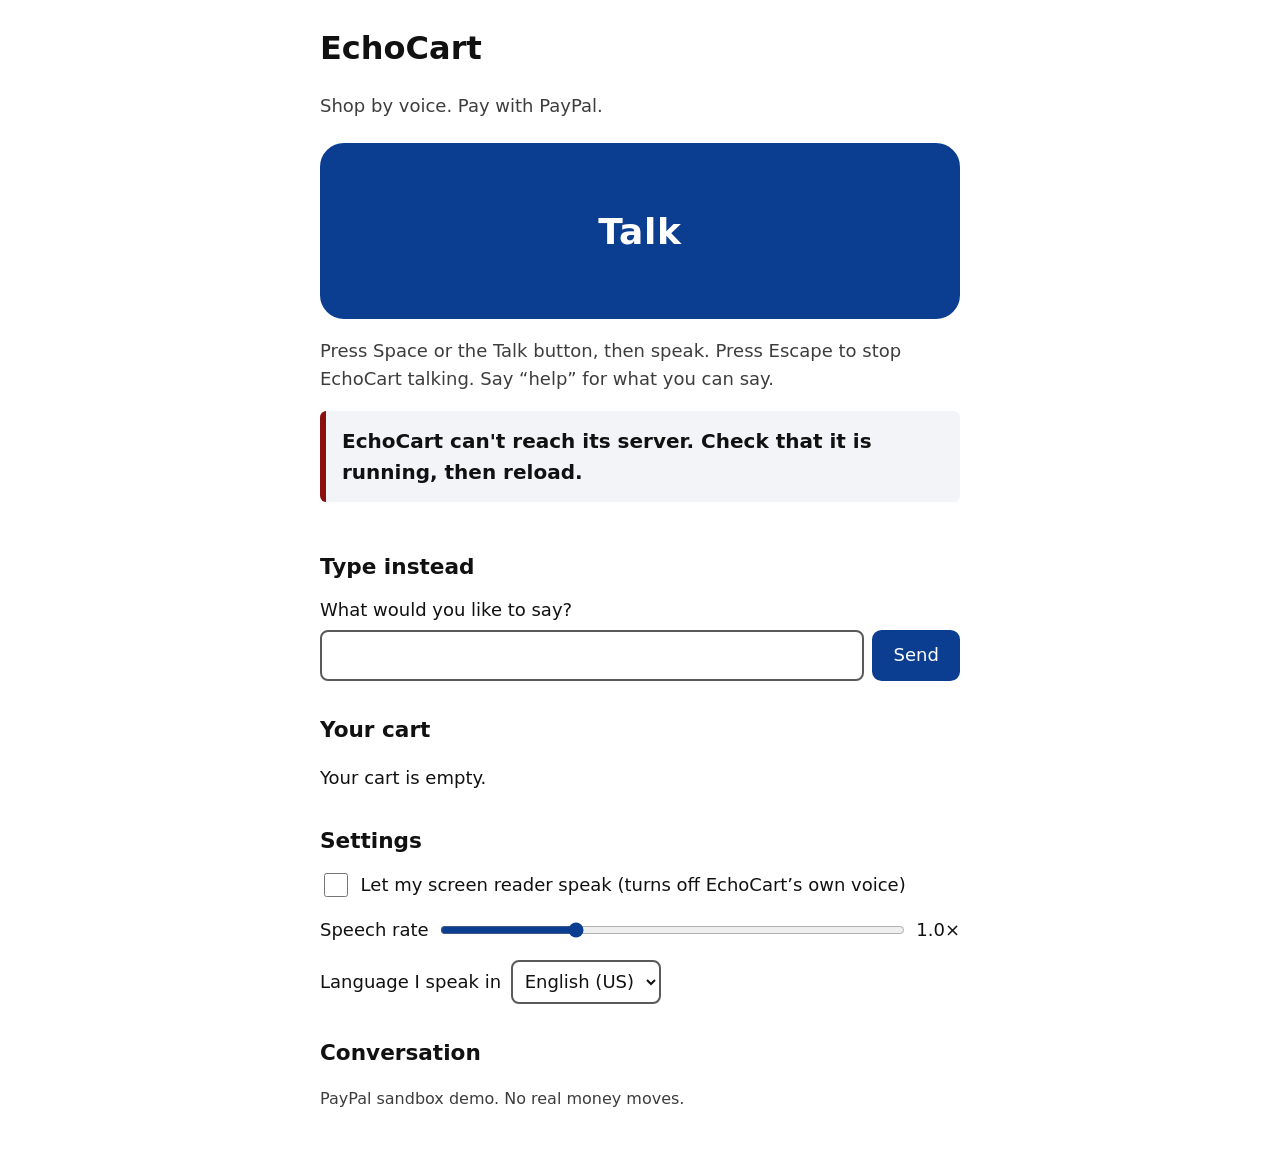
==== frontend/index.html @ 06ee80a0 "Accessible voice frontend, earcons, Docker compose; offline parser when no API key" ====
<!doctype html>
<html lang="en">
<head>
  <meta charset="utf-8">
  <meta name="viewport" content="width=device-width, initial-scale=1">
  <title>EchoCart: shop by voice</title>
  <meta name="description" content="Voice-first shopping and PayPal checkout for blind and low-vision shoppers.">
  <link rel="stylesheet" href="styles.css">
</head>
<body>
  <header>
    <h1>EchoCart</h1>
    <p class="tagline">Shop by voice. Pay with PayPal.</p>
  </header>

  <main>
    <section class="talk-area" aria-labelledby="talk-heading">
      <h2 id="talk-heading" class="visually-hidden">Talk to EchoCart</h2>
      <button id="talk" class="talk" type="button" aria-pressed="false" aria-describedby="talk-hint">
        <span id="talk-label">Talk</span>
      </button>
      <p id="talk-hint" class="hint">Press Space or the Talk button, then speak. Press Escape to stop EchoCart talking. Say “help” for what you can say.</p>

      <!-- Everything EchoCart says is also written here, for screen readers and braille displays. -->
      <p id="said" class="said" role="status" aria-live="polite" aria-atomic="true"></p>
      <p id="said-urgent" class="said said-urgent" role="alert" aria-live="assertive" aria-atomic="true"></p>

      <div class="paypal-actions">
        <button id="link-paypal" class="secondary" type="button" hidden>Link my PayPal account (one time)</button>
        <button id="open-approval" class="secondary" type="button" hidden>Open PayPal to approve the payment</button>
      </div>
    </section>

    <section aria-labelledby="type-heading">
      <h2 id="type-heading">Type instead</h2>
      <form id="type-form" class="type-form">
        <label for="typed">What would you like to say?</label>
        <div class="type-row">
          <input id="typed" name="typed" type="text" autocomplete="off" maxlength="500">
          <button type="submit">Send</button>
        </div>
      </form>
    </section>

    <section aria-labelledby="cart-heading">
      <h2 id="cart-heading">Your cart</h2>
      <div id="cart"><p>Your cart is empty.</p></div>
    </section>

    <section aria-labelledby="settings-heading">
      <h2 id="settings-heading">Settings</h2>
      <div class="setting">
        <input id="sr-mode" type="checkbox">
        <label for="sr-mode">Let my screen reader speak (turns off EchoCart’s own voice)</label>
      </div>
      <div class="setting">
        <label for="rate">Speech rate</label>
        <input id="rate" type="range" min="0.6" max="2" step="0.1" value="1" aria-describedby="rate-value">
        <output id="rate-value" for="rate">1.0×</output>
      </div>
      <div class="setting">
        <label for="lang">Language I speak in</label>
        <select id="lang">
          <option value="en-US">English (US)</option>
          <option value="en-GB">English (UK)</option>
          <option value="ro-RO">Română</option>
        </select>
      </div>
    </section>

    <section aria-labelledby="log-heading">
      <h2 id="log-heading">Conversation</h2>
      <ol id="log" class="log"></ol>
    </section>
  </main>

  <footer>
    <p>PayPal sandbox demo. No real money moves.</p>
  </footer>

  <script src="sounds/earcons.js"></script>
  <script src="app.js"></script>
</body>
</html>
---- frontend/styles.css ----
:root {
  --bg: #ffffff;
  --text: #111111;
  --muted: #3d3d3d;
  --surface: #f2f4f8;
  --border: #5a5a5a;
  --accent: #0b3d91;
  --accent-text: #ffffff;
  --listening: #a3121c;
  --listening-text: #ffffff;
  --urgent: #8a1010;
  --focus: #b35c00;
  color-scheme: light dark;
}
@media (prefers-color-scheme: dark) {
  :root:not([data-theme="light"]) {
    --bg: #121212;
    --text: #f2f2f2;
    --muted: #c8c8c8;
    --surface: #1e2430;
    --border: #a0a0a0;
    --accent: #9cc2ff;
    --accent-text: #0a1a33;
    --listening: #ff9a9a;
    --listening-text: #2a0000;
    --urgent: #ffb3b3;
    --focus: #ffc266;
  }
}

* { box-sizing: border-box; }

body {
  margin: 0;
  background: var(--bg);
  color: var(--text);
  font: 1.125rem/1.55 system-ui, -apple-system, "Segoe UI", Roboto, sans-serif;
}

header, main, footer {
  max-width: 42rem;
  margin: 0 auto;
  padding: 0 1rem;
}
header { padding-top: 1.5rem; }
h1 { font-size: 2rem; margin: 0; }
h2 { font-size: 1.35rem; margin: 2rem 0 0.75rem; }
.tagline, .hint, footer { color: var(--muted); }
footer { padding-bottom: 2rem; font-size: 1rem; }

.visually-hidden {
  position: absolute; width: 1px; height: 1px; padding: 0; margin: -1px;
  overflow: hidden; clip: rect(0 0 0 0); white-space: nowrap; border: 0;
}

/* Focus: always visible, never colour alone (thick outline + offset). */
:focus-visible {
  outline: 4px solid var(--focus);
  outline-offset: 4px;
}

button, input, select { font: inherit; color: inherit; }

button {
  min-height: 3rem;
  padding: 0.6rem 1.2rem;
  border: 2px solid var(--accent);
  border-radius: 0.6rem;
  background: var(--accent);
  color: var(--accent-text);
  cursor: pointer;
}
button.secondary { background: var(--bg); color: var(--text); }

.talk {
  display: block;
  width: 100%;
  min-height: 11rem;
  margin: 1.5rem 0 0.75rem;
  border-radius: 1.5rem;
  font-size: 2.25rem;
  font-weight: 700;
  letter-spacing: 0.02em;
}
.talk[aria-pressed="true"] {
  background: var(--listening);
  border-color: var(--listening);
  color: var(--listening-text);
}
@media (prefers-reduced-motion: no-preference) {
  .talk[aria-pressed="true"] { animation: pulse 1.4s ease-in-out infinite; }
  @keyframes pulse { 50% { box-shadow: 0 0 0 0.6rem color-mix(in srgb, var(--listening) 30%, transparent); } }
}
.talk:disabled { opacity: 1; background: var(--surface); color: var(--text); border-style: dashed; cursor: not-allowed; }

.said {
  min-height: 1.5em;
  margin: 1rem 0 0;
  padding: 0.9rem 1rem;
  background: var(--surface);
  border-left: 0.4rem solid var(--accent);
  border-radius: 0.4rem;
  font-size: 1.25rem;
}
.said:empty { display: none; }
.said-urgent { border-left-color: var(--urgent); font-weight: 600; }

.paypal-actions { display: flex; flex-wrap: wrap; gap: 0.75rem; margin-top: 1rem; }

.type-form label { display: block; margin-bottom: 0.4rem; }
.type-row { display: flex; flex-wrap: wrap; gap: 0.5rem; }
.type-row input {
  flex: 1 1 14rem;
  min-height: 3rem;
  padding: 0.5rem 0.75rem;
  border: 2px solid var(--border);
  border-radius: 0.5rem;
  background: var(--bg);
}

.cart-lines { padding-left: 1.25rem; }
.cart-lines li { margin-bottom: 0.4rem; }
.cart-total { font-weight: 700; font-size: 1.25rem; }

.setting { display: flex; flex-wrap: wrap; align-items: center; gap: 0.6rem; margin-bottom: 1rem; }
.setting input[type="checkbox"] { width: 1.5rem; height: 1.5rem; accent-color: var(--accent); }
.setting input[type="range"] { flex: 1 1 10rem; accent-color: var(--accent); }
.setting select { min-height: 2.75rem; padding: 0.3rem 0.5rem; border: 2px solid var(--border); border-radius: 0.5rem; background: var(--bg); }

.log { padding-left: 1.25rem; }
.log li { margin-bottom: 0.5rem; }
.log .who { font-weight: 700; }
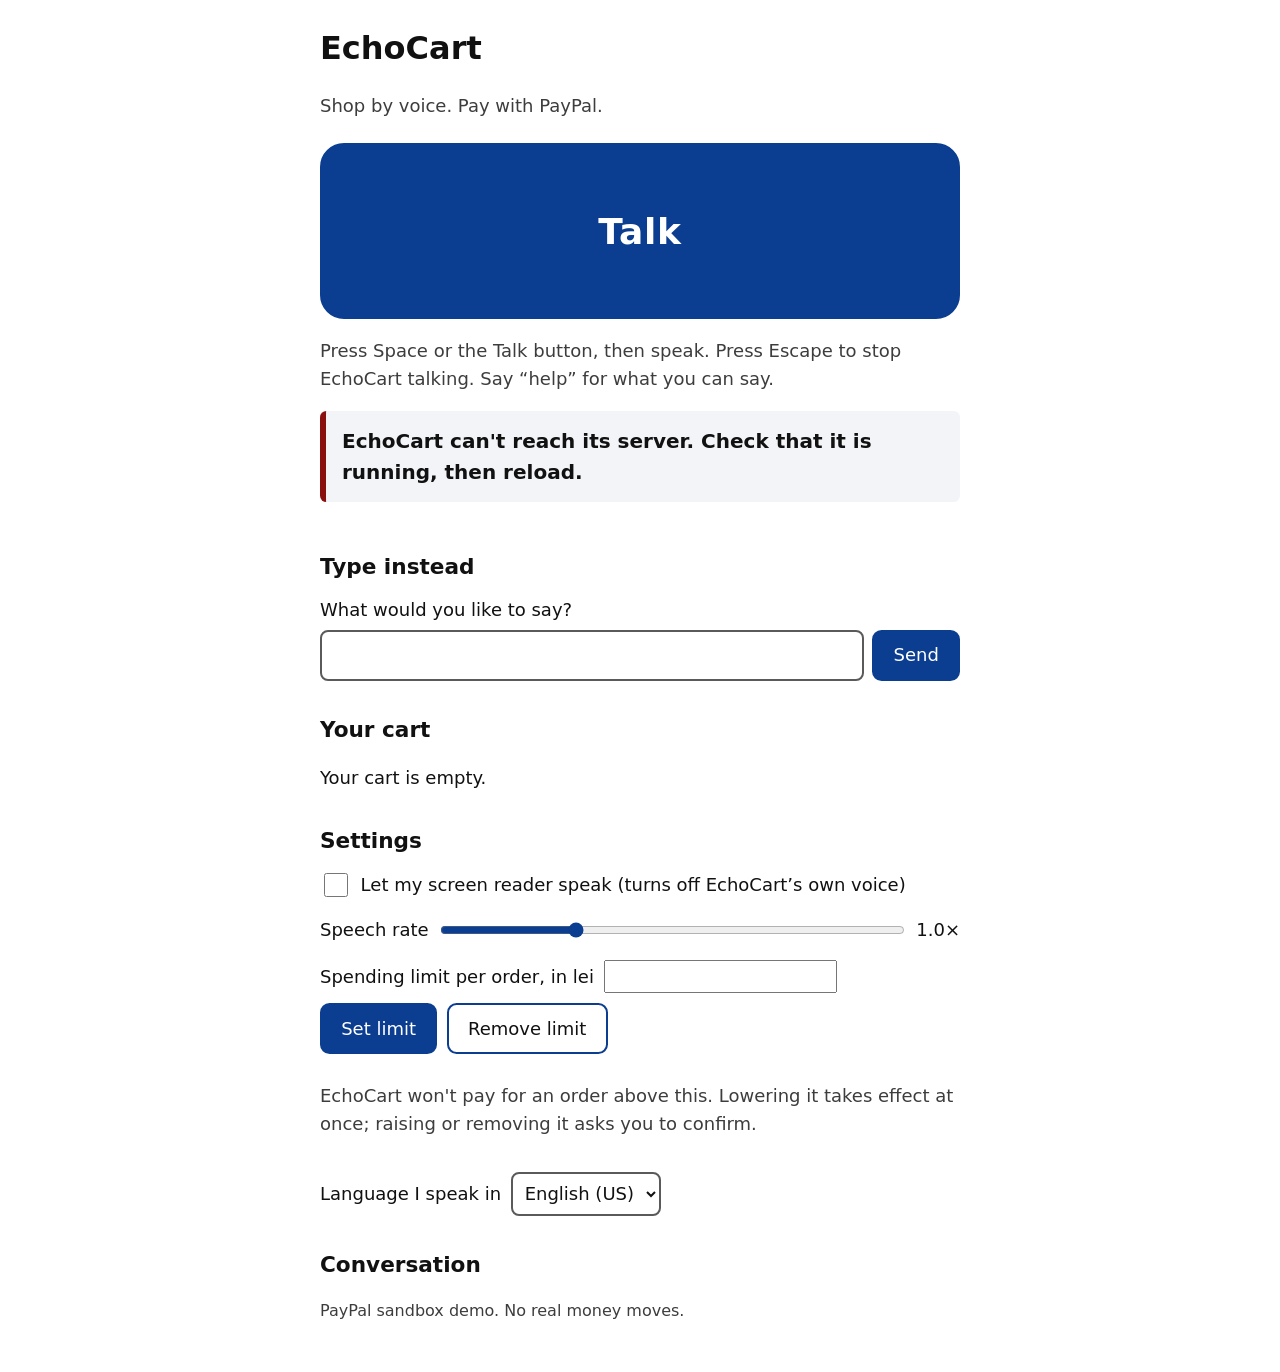
==== commit 5236fe4f: "Spending limit, reorder, order status and history, partial refunds, unlink PayPal, product questions" ====
--- a/frontend/index.html
+++ b/frontend/index.html
@@ -58,6 +58,13 @@
         <input id="rate" type="range" min="0.6" max="2" step="0.1" value="1" aria-describedby="rate-value">
         <output id="rate-value" for="rate">1.0×</output>
       </div>
+      <form id="limit-form" class="setting" aria-describedby="limit-help">
+        <label for="limit">Spending limit per order, in lei</label>
+        <input id="limit" type="number" inputmode="decimal" min="1" step="1" autocomplete="off">
+        <button type="submit">Set limit</button>
+        <button id="limit-remove" type="button" class="secondary">Remove limit</button>
+        <p id="limit-help" class="hint">EchoCart won't pay for an order above this. Lowering it takes effect at once; raising or removing it asks you to confirm.</p>
+      </form>
       <div class="setting">
         <label for="lang">Language I speak in</label>
         <select id="lang">
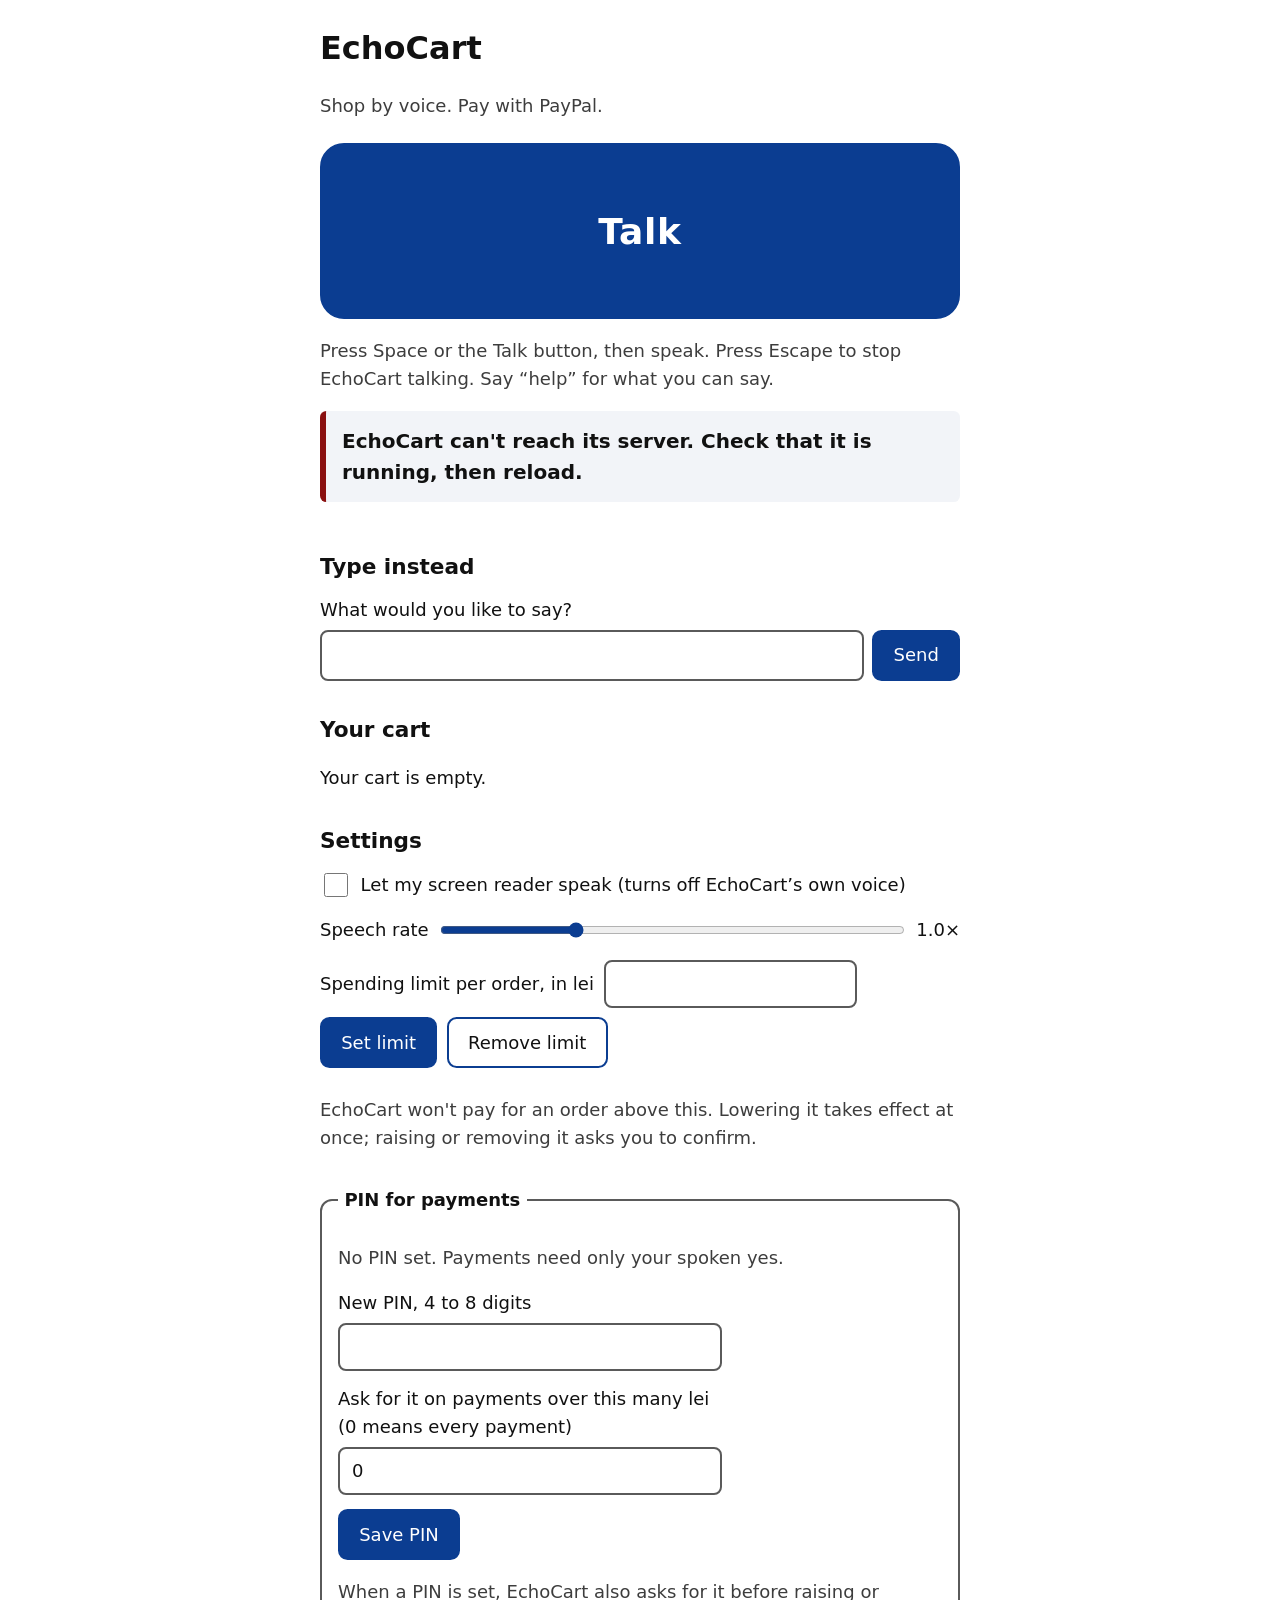
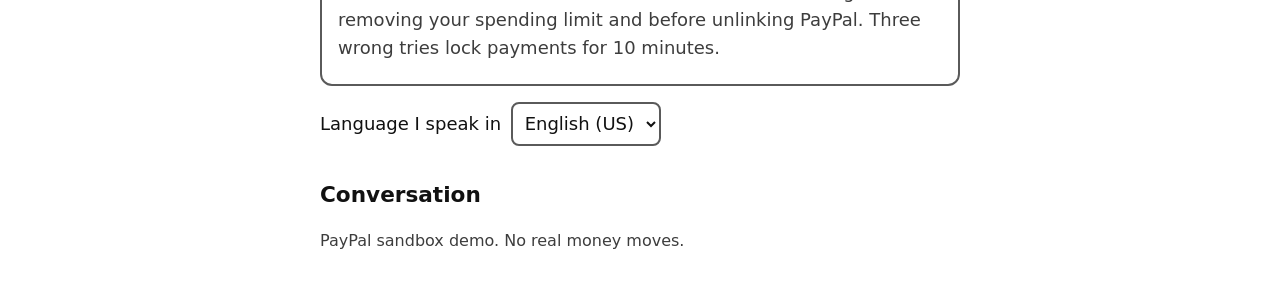
==== commit 00e2edb4: "Optional payment PIN, typed after the spoken yes - A valid yes still needs the PIN for payments over" ====
--- a/frontend/index.html
+++ b/frontend/index.html
@@ -29,6 +29,17 @@
         <button id="link-paypal" class="secondary" type="button" hidden>Link my PayPal account (one time)</button>
         <button id="open-approval" class="secondary" type="button" hidden>Open PayPal to approve the payment</button>
       </div>
+
+      <!-- Shown only after a spoken yes that needs the PIN. Typed, never spoken or logged. -->
+      <form id="pin-form" class="type-form pin-form" hidden>
+        <label for="pin">Your PIN</label>
+        <div class="type-row">
+          <input id="pin" type="password" inputmode="numeric" pattern="[0-9]*" maxlength="8"
+                 autocomplete="off" aria-describedby="pin-help">
+          <button type="submit">Confirm</button>
+        </div>
+        <p id="pin-help" class="hint">4 to 8 digits. EchoCart never reads your PIN aloud.</p>
+      </form>
     </section>
 
     <section aria-labelledby="type-heading">
@@ -65,6 +76,29 @@
         <button id="limit-remove" type="button" class="secondary">Remove limit</button>
         <p id="limit-help" class="hint">EchoCart won't pay for an order above this. Lowering it takes effect at once; raising or removing it asks you to confirm.</p>
       </form>
+      <form id="pin-settings" class="pin-settings">
+        <fieldset>
+          <legend>PIN for payments</legend>
+          <p id="pin-status" class="hint">No PIN set. Payments need only your spoken yes.</p>
+          <div id="pin-current-row" class="field" hidden>
+            <label for="pin-current">Current PIN</label>
+            <input id="pin-current" type="password" inputmode="numeric" pattern="[0-9]*" maxlength="8" autocomplete="off">
+          </div>
+          <div class="field">
+            <label id="pin-new-label" for="pin-new">New PIN, 4 to 8 digits</label>
+            <input id="pin-new" type="password" inputmode="numeric" pattern="[0-9]*" maxlength="8" autocomplete="off">
+          </div>
+          <div class="field">
+            <label for="pin-over">Ask for it on payments over this many lei (0 means every payment)</label>
+            <input id="pin-over" type="number" inputmode="numeric" min="0" step="1" value="0" autocomplete="off">
+          </div>
+          <div class="pin-buttons">
+            <button type="submit">Save PIN</button>
+            <button id="pin-remove" type="button" class="secondary" hidden>Remove PIN</button>
+          </div>
+          <p class="hint">When a PIN is set, EchoCart also asks for it before raising or removing your spending limit and before unlinking PayPal. Three wrong tries lock payments for 10 minutes.</p>
+        </fieldset>
+      </form>
       <div class="setting">
         <label for="lang">Language I speak in</label>
         <select id="lang">
--- a/frontend/styles.css
+++ b/frontend/styles.css
@@ -127,6 +127,20 @@
 .setting input[type="range"] { flex: 1 1 10rem; accent-color: var(--accent); }
 .setting select { min-height: 2.75rem; padding: 0.3rem 0.5rem; border: 2px solid var(--border); border-radius: 0.5rem; background: var(--bg); }
 
+.setting input[type="number"], .pin-settings input {
+  min-height: 3rem;
+  padding: 0.5rem 0.75rem;
+  border: 2px solid var(--border);
+  border-radius: 0.5rem;
+  background: var(--bg);
+}
+.pin-form { margin-top: 1rem; }
+.pin-settings fieldset { border: 2px solid var(--border); border-radius: 0.75rem; padding: 0.75rem 1rem 0.25rem; margin: 0 0 1rem; }
+.pin-settings legend { font-weight: 700; padding: 0 0.4rem; }
+.pin-settings .field { display: flex; flex-direction: column; gap: 0.35rem; margin-bottom: 0.9rem; max-width: 24rem; }
+.pin-buttons { display: flex; flex-wrap: wrap; gap: 0.6rem; margin-bottom: 0.5rem; }
+[hidden] { display: none !important; }
+
 .log { padding-left: 1.25rem; }
 .log li { margin-bottom: 0.5rem; }
 .log .who { font-weight: 700; }
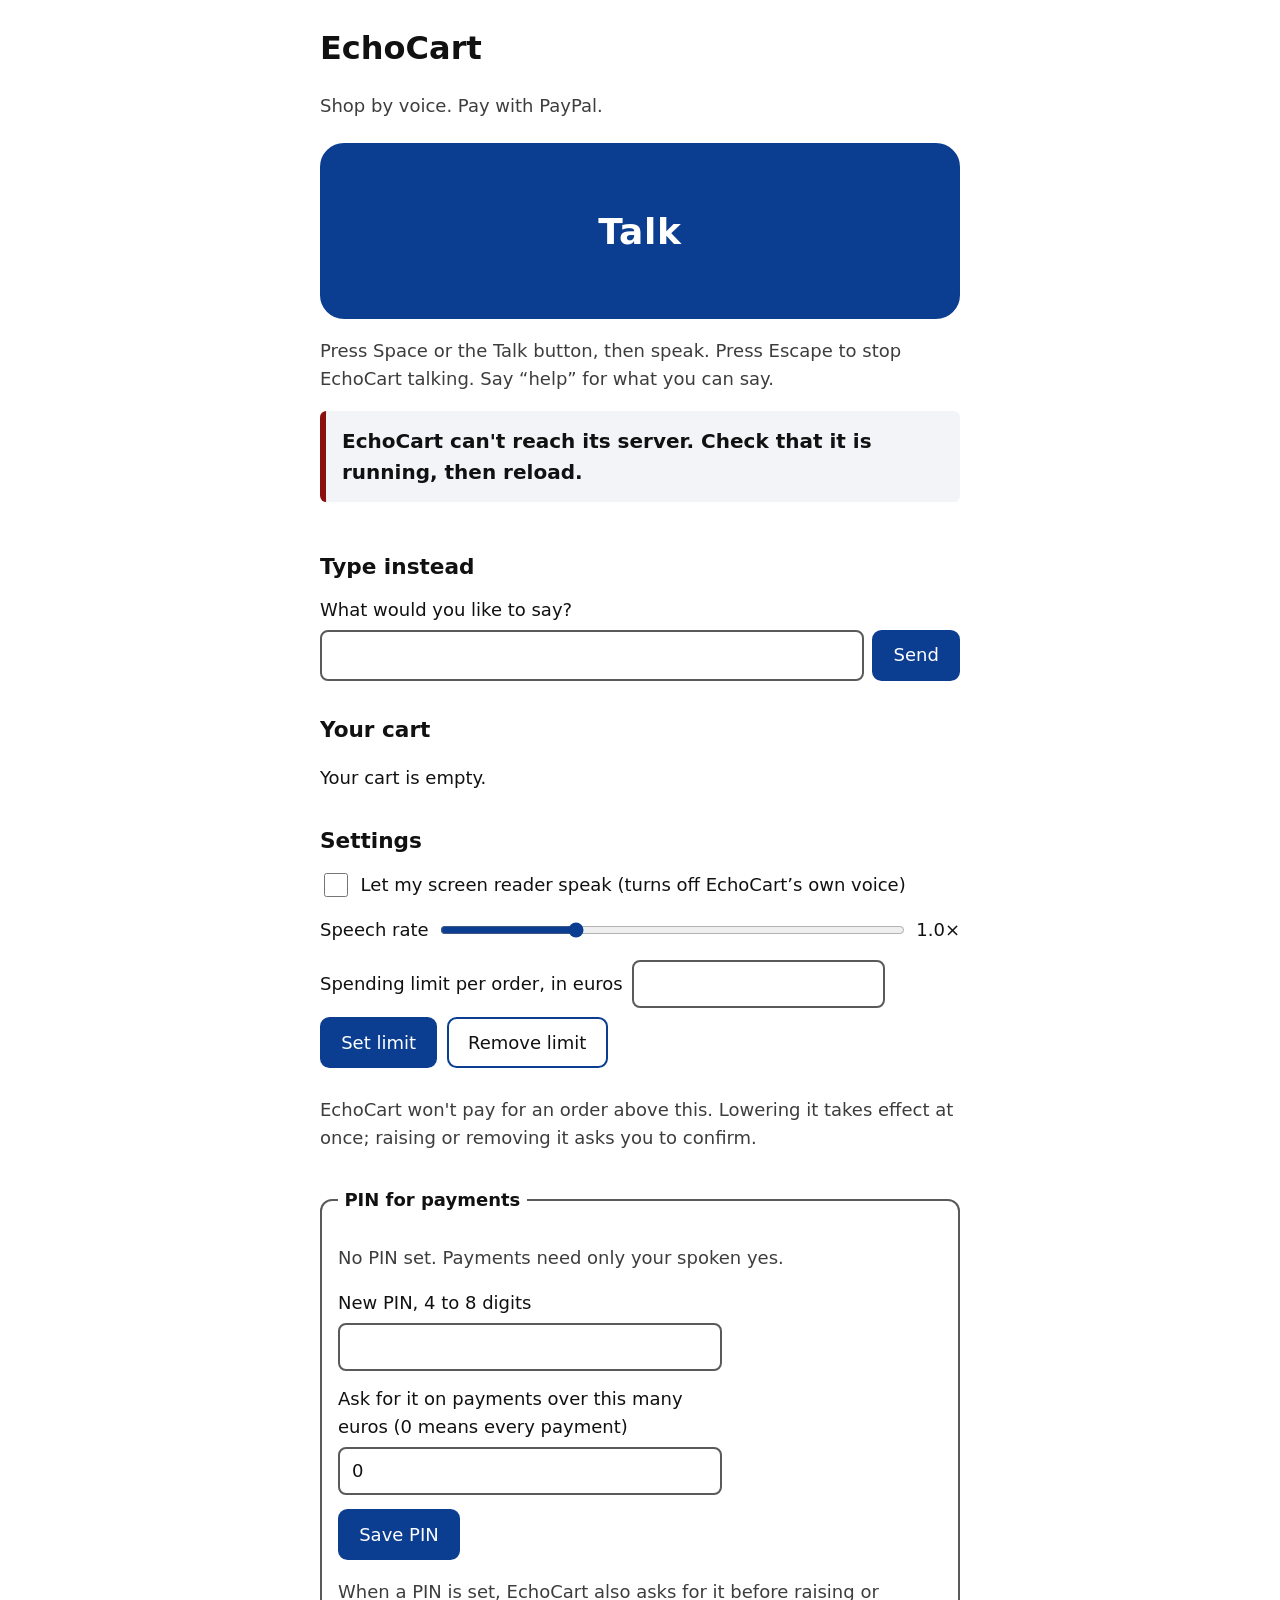
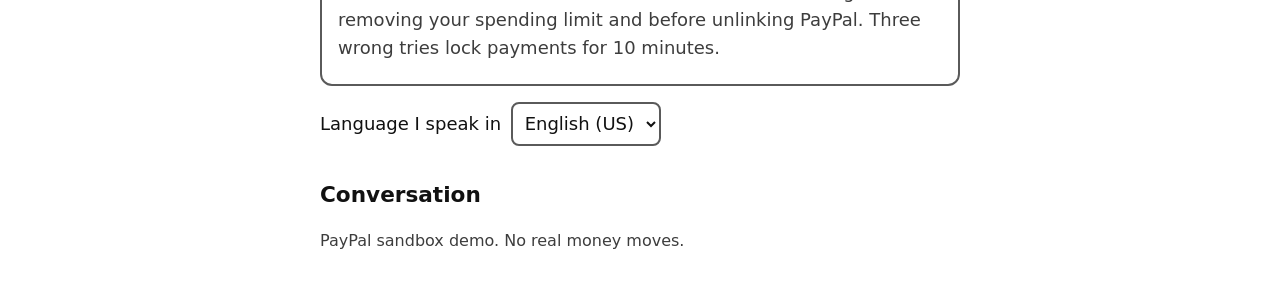
==== commit 42268d9d: "Price in euros only, so every total is said once PayPal REST can't charge lei, so carts were priced " ====
--- a/frontend/index.html
+++ b/frontend/index.html
@@ -70,7 +70,7 @@
         <output id="rate-value" for="rate">1.0×</output>
       </div>
       <form id="limit-form" class="setting" aria-describedby="limit-help">
-        <label for="limit">Spending limit per order, in lei</label>
+        <label for="limit">Spending limit per order, in euros</label>
         <input id="limit" type="number" inputmode="decimal" min="1" step="1" autocomplete="off">
         <button type="submit">Set limit</button>
         <button id="limit-remove" type="button" class="secondary">Remove limit</button>
@@ -89,7 +89,7 @@
             <input id="pin-new" type="password" inputmode="numeric" pattern="[0-9]*" maxlength="8" autocomplete="off">
           </div>
           <div class="field">
-            <label for="pin-over">Ask for it on payments over this many lei (0 means every payment)</label>
+            <label for="pin-over">Ask for it on payments over this many euros (0 means every payment)</label>
             <input id="pin-over" type="number" inputmode="numeric" min="0" step="1" value="0" autocomplete="off">
           </div>
           <div class="pin-buttons">
